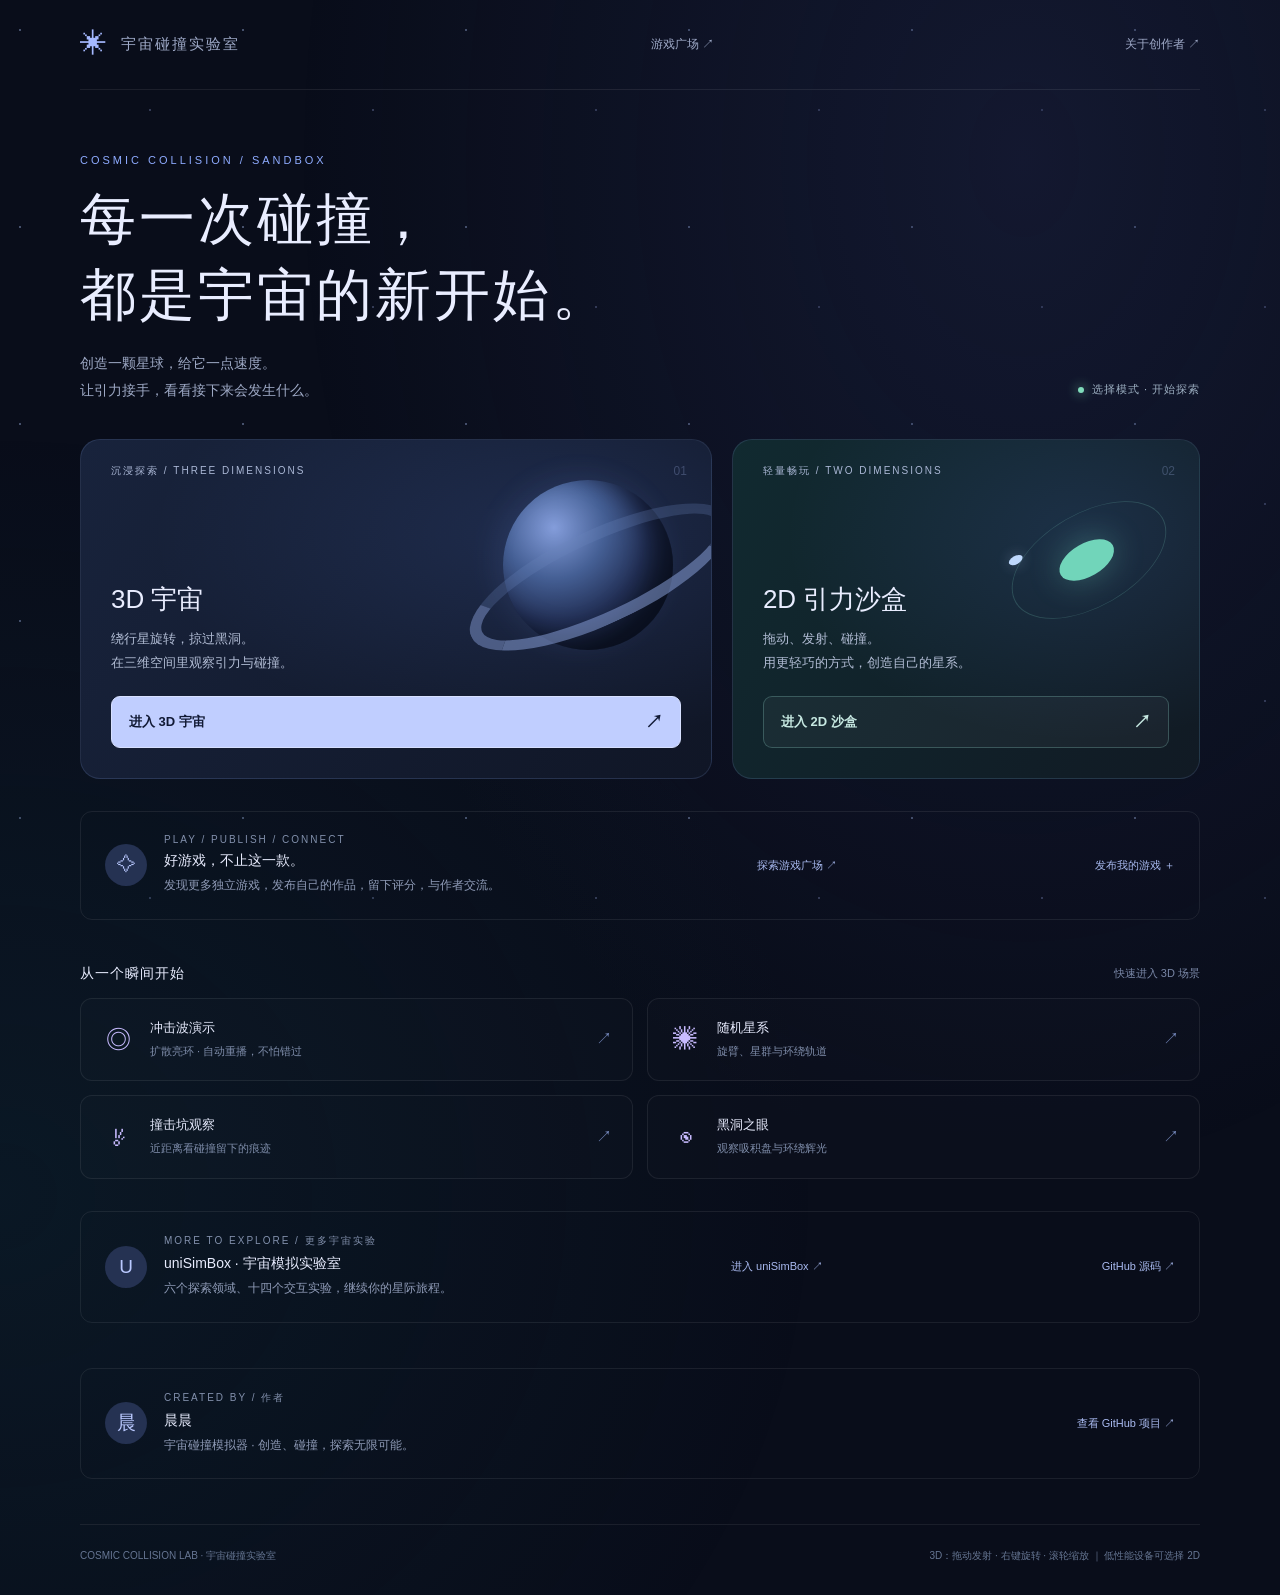
==== index.html @ 44d87aff "feat: link uniSimBox release from homepage and game community" ====
<!DOCTYPE html>
<html lang="zh-CN">
<head>
  <meta charset="UTF-8">
  <meta name="viewport" content="width=device-width, initial-scale=1">
  <meta name="theme-color" content="#090d1a">
  <link rel="icon" href="data:,">
  <meta name="description" content="在宇宙碰撞实验室创造天体、探索引力，观察每一次碰撞留下的痕迹。">
  <title>宇宙碰撞 · 选择你的宇宙</title>
  <style>
    *{box-sizing:border-box}html{background:#090d1a;color:#e9edff;font-family:"Segoe UI","Microsoft YaHei",sans-serif}body{margin:0;min-height:100vh;background:radial-gradient(ellipse at 80% 10%,#28305d55,transparent 50%),radial-gradient(ellipse at 0 75%,#103a4740,transparent 45%)}
    body:before{content:"";position:fixed;inset:0;pointer-events:none;background-image:radial-gradient(1px 1px at 20px 30px,#a4b8e8 80%,transparent),radial-gradient(1px 1px at 150px 110px,#7583ae 80%,transparent);background-size:223px 197px;opacity:.4;z-index:-1}
    a{color:inherit;text-decoration:none}a:focus-visible,summary:focus-visible{outline:3px solid #8eafff;outline-offset:5px}main,header,footer{width:min(1120px,calc(100% - 56px));margin:auto}
    header{height:90px;display:flex;align-items:center;justify-content:space-between;border-bottom:1px solid #ffffff14}.brand{font-size:15px;letter-spacing:2px;display:flex;align-items:center;gap:12px}.brand-mark{font-size:27px;color:#a5b9ff}header>a{font-size:12px;color:#9faac8}header>a:hover{color:white}
    .intro{padding:64px 0 36px;position:relative}.eyebrow{font-size:11px;letter-spacing:3px;color:#8eabff}.intro h1{font-size:clamp(32px,4.5vw,56px);font-weight:500;letter-spacing:3px;margin:16px 0}.intro p{color:#9da8c4;font-size:14px;line-height:1.9;margin:0}.status{display:inline-flex;align-items:center;gap:8px;font-size:11px;letter-spacing:1px;color:#9eb1c3;position:absolute;right:0;bottom:42px}.status:before{content:"";width:6px;height:6px;border-radius:50%;background:#80dcbb;box-shadow:0 0 12px #80dcbb}
    .modes{display:grid;grid-template-columns:1.35fr 1fr;gap:20px}.mode{position:relative;min-height:340px;border:1px solid #7b94d42e;border-radius:20px;overflow:hidden;background:linear-gradient(125deg,#18233c,#101626);padding:30px;display:flex;flex-direction:column;justify-content:flex-end}.mode:before{content:"";position:absolute;inset:0;background:radial-gradient(ellipse at 75% 28%,#628eff24,transparent 60%);pointer-events:none}.mode.secondary{background:linear-gradient(125deg,#112a30,#111a24)}.mode-top{position:absolute;top:24px;left:30px;font-size:10px;letter-spacing:2px;color:#aab7d5}.number{position:absolute;right:24px;top:24px;color:#b4c6ff40;font-size:12px}.mode h2{font-size:26px;font-weight:500;margin:0 0 10px;position:relative}.mode p{font-size:13px;color:#b2bdd5;line-height:1.8;max-width:290px;margin:0 0 22px;position:relative}.cta{display:flex;align-items:center;justify-content:space-between;background:#c0ceff;color:#111a35;border:1px solid #d7e0ff;border-radius:9px;padding:13px 17px;font-size:13px;font-weight:600;position:relative;transition:background .2s}.cta:hover{background:#e0e7ff}.secondary .cta{background:#ffffff0a;color:#c6e8e1;border-color:#94d8ce44}.secondary .cta:hover{background:#a4ded025}.cta span{font-size:18px}
    .planet{position:absolute;right:38px;top:40px;width:170px;height:170px;border-radius:50%;background:radial-gradient(circle at 30% 28%,#9ebaff,#4f6da8 30%,#25335c 55%,#10182a 75%);box-shadow:-8px -5px 30px #87a7ff22,inset -20px -12px 25px #030610aa;opacity:.8}.planet:after{content:"";position:absolute;width:260px;height:70px;left:-45px;top:50px;border:12px solid #809bd944;border-left-color:#a5bfff77;border-bottom-color:#a5bfff88;border-radius:50%;transform:rotate(-25deg)}.orbit{position:absolute;right:25px;top:35px;width:170px;height:170px;border:1px solid #77c9b93a;border-radius:50%;transform:rotate(-30deg) scaleY(.55)}.orbit:before,.orbit:after{content:"";position:absolute;border-radius:50%}.orbit:before{width:60px;height:60px;top:52px;left:52px;background:#71d5ba;box-shadow:0 0 45px #71d5ba55}.orbit:after{width:15px;height:15px;top:10px;left:13px;background:#bed8fd;box-shadow:0 0 18px #bdd8fd55}
    .section-label{display:flex;justify-content:space-between;align-items:center;margin:34px 0 15px}.section-label h2{font-size:14px;font-weight:500;letter-spacing:1px;margin:0}.section-label span{font-size:11px;color:#7987a6}.scenes{display:grid;grid-template-columns:repeat(2,minmax(0,1fr));gap:14px}.scene{padding:20px;border:1px solid #ffffff13;border-radius:12px;background:#ffffff03;display:flex;align-items:center;gap:15px;transition:border-color .2s,background .2s}.scene:hover{border-color:#879de17a;background:#8198ed0b}.scene-icon{font-size:25px;width:34px;text-align:center;color:#c8bbff}.scene h3{font-size:13px;font-weight:500;margin:0 0 6px}.scene p{color:#7e8ca9;font-size:11px;margin:0;line-height:1.6}.scene .arrow{margin-left:auto;color:#7387ba}
    .author{margin:32px 0 45px;padding:22px 24px;border:1px solid #ffffff13;border-radius:12px;display:flex;gap:17px;align-items:center}.avatar{width:42px;height:42px;flex-shrink:0;border-radius:50%;display:grid;place-items:center;color:#bac9ff;background:#253252;font-size:19px}.author h2{font-size:10px;color:#8290ac;letter-spacing:2px;font-weight:400;margin:0 0 6px}.author strong{font-size:14px;font-weight:500}.author p{font-size:12px;color:#8f9bb7;margin:5px 0 0;line-height:1.8}.author a{font-size:11px;margin-left:auto;white-space:nowrap;color:#a9baf0}.author a:hover{color:white}footer{display:flex;justify-content:space-between;border-top:1px solid #ffffff12;padding:22px 0 30px;color:#667693;font-size:10px;line-height:1.8;gap:20px}
    @media(max-width:700px){main,header,footer{width:calc(100% - 32px)}header{height:72px}.brand{font-size:12px}.intro{padding:38px 0 28px}.intro h1{letter-spacing:1px}.status{display:none}.modes{grid-template-columns:1fr;gap:14px}.mode{min-height:310px;padding:24px}.mode-top{left:24px}.planet{right:28px;width:140px;height:140px}.planet:after{width:220px;left:-40px}.scenes{grid-template-columns:1fr}.scene{padding:17px 20px}.author{padding:20px 16px;flex-wrap:wrap}.author a{margin-left:59px}.author p{max-width:240px}footer{flex-direction:column;gap:5px}.section-label span{font-size:10px}}
  </style>
</head>
<body>
  <header><a class="brand" href="index.html"><span class="brand-mark" aria-hidden="true">✳</span> 宇宙碰撞实验室</a><a href="community.html">游戏广场 ↗</a><a href="#author">关于创作者 ↗</a></header>
  <main>
    <section class="intro"><div class="eyebrow">COSMIC COLLISION / SANDBOX</div><h1>每一次碰撞，<br>都是宇宙的新开始。</h1><p>创造一颗星球，给它一点速度。<br>让引力接手，看看接下来会发生什么。</p><div class="status">选择模式 · 开始探索</div></section>
    <section class="modes" aria-label="选择游戏模式">
      <article class="mode"><div class="mode-top">沉浸探索 / THREE DIMENSIONS</div><span class="number">01</span><div class="planet" aria-hidden="true"></div><h2>3D 宇宙</h2><p>绕行星旋转，掠过黑洞。<br>在三维空间里观察引力与碰撞。</p><a class="cta" href="cosmic-collision-3d.html" aria-label="进入 3D 宇宙">进入 3D 宇宙 <span aria-hidden="true">↗</span></a></article>
      <article class="mode secondary"><div class="mode-top">轻量畅玩 / TWO DIMENSIONS</div><span class="number">02</span><div class="orbit" aria-hidden="true"></div><h2>2D 引力沙盒</h2><p>拖动、发射、碰撞。<br>用更轻巧的方式，创造自己的星系。</p><a class="cta" href="cosmic-collision-simulator.html" aria-label="进入 2D 沙盒">进入 2D 沙盒 <span aria-hidden="true">↗</span></a></article>
    </section>
    <section class="author" aria-label="游戏发布平台"><div class="avatar" aria-hidden="true">✧</div><div><h2>PLAY / PUBLISH / CONNECT</h2><strong>好游戏，不止这一款。</strong><p>发现更多独立游戏，发布自己的作品，留下评分，与作者交流。</p></div><a href="community.html">探索游戏广场 ↗</a><a href="publish.html">发布我的游戏 ＋</a></section>
    <div class="section-label"><h2>从一个瞬间开始</h2><span>快速进入 3D 场景</span></div>
    <nav class="scenes" aria-label="快速场景">
      <a class="scene" href="cosmic-collision-3d.html?scene=shockwave&amp;v=3"><span class="scene-icon" aria-hidden="true">◎</span><div><h3>冲击波演示</h3><p>扩散亮环 · 自动重播，不怕错过</p></div><span class="arrow" aria-hidden="true">↗</span></a>
      <a class="scene" href="cosmic-collision-3d.html?scene=galaxy"><span class="scene-icon" aria-hidden="true">✺</span><div><h3>随机星系</h3><p>旋臂、星群与环绕轨道</p></div><span class="arrow" aria-hidden="true">↗</span></a>
      <a class="scene" href="cosmic-collision-3d.html?scene=craters"><span class="scene-icon" aria-hidden="true">☄</span><div><h3>撞击坑观察</h3><p>近距离看碰撞留下的痕迹</p></div><span class="arrow" aria-hidden="true">↗</span></a>
      <a class="scene" href="cosmic-collision-3d.html?scene=bh"><span class="scene-icon" aria-hidden="true">◉</span><div><h3>黑洞之眼</h3><p>观察吸积盘与环绕辉光</p></div><span class="arrow" aria-hidden="true">↗</span></a>
    </nav>
    <section class="author" aria-label="uniSimBox 宇宙模拟实验室"><div class="avatar" aria-hidden="true">U</div><div><h2>MORE TO EXPLORE / 更多宇宙实验</h2><strong>uniSimBox · 宇宙模拟实验室</strong><p>六个探索领域、十四个交互实验，继续你的星际旅程。</p></div><a href="https://linyucandy.github.io/uniSimBox/" target="_blank" rel="noopener noreferrer">进入 uniSimBox ↗</a><a href="https://github.com/linyucandy/uniSimBox" target="_blank" rel="noopener noreferrer">GitHub 源码 ↗</a></section>
    <section class="author" id="author" aria-label="作者信息"><div class="avatar" aria-hidden="true">晨</div><div><h2>CREATED BY / 作者</h2><strong>晨晨</strong><p>宇宙碰撞模拟器 · 创造、碰撞，探索无限可能。</p></div><a href="https://github.com/linyucandy/cosmic-collision-3d" target="_blank" rel="noopener noreferrer">查看 GitHub 项目 ↗</a></section>
  </main>
  <footer><span>COSMIC COLLISION LAB · 宇宙碰撞实验室</span><span>3D：拖动发射 · 右键旋转 · 滚轮缩放 ｜ 低性能设备可选择 2D</span></footer>
</body>
</html>
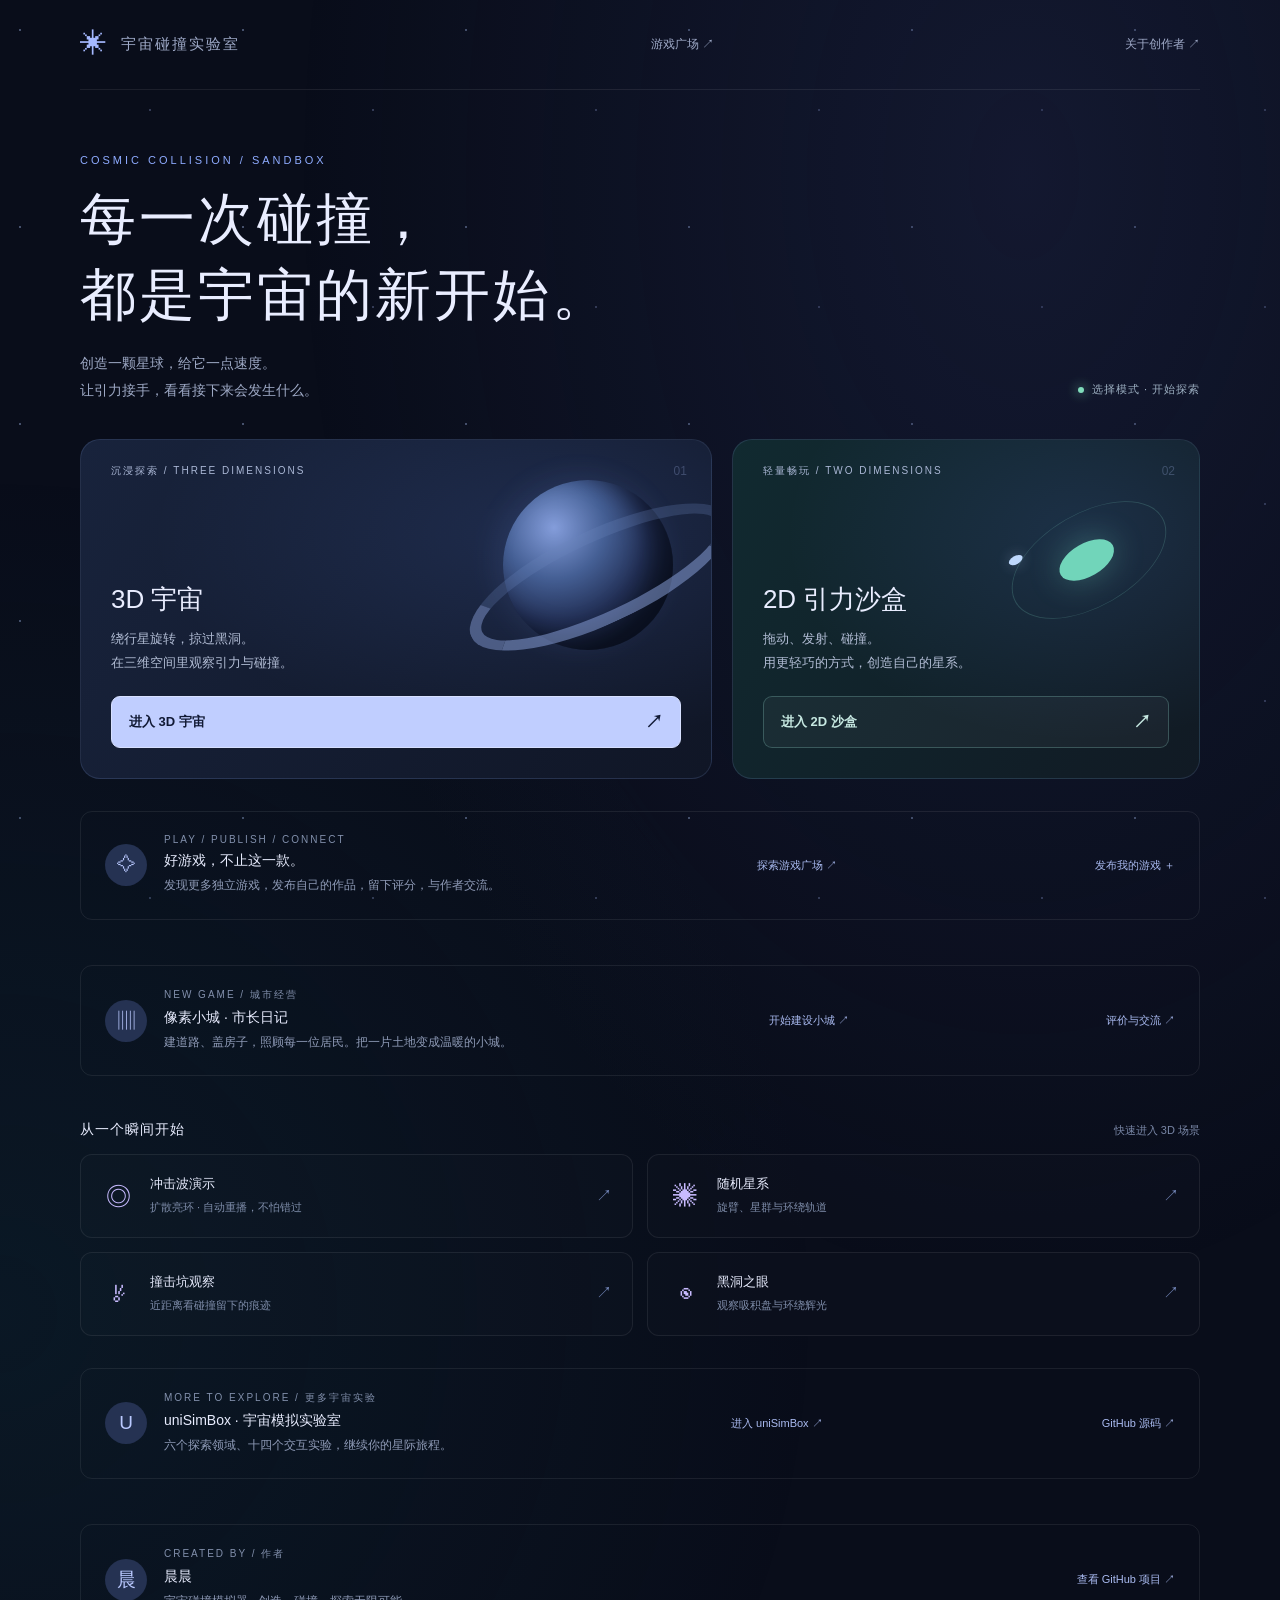
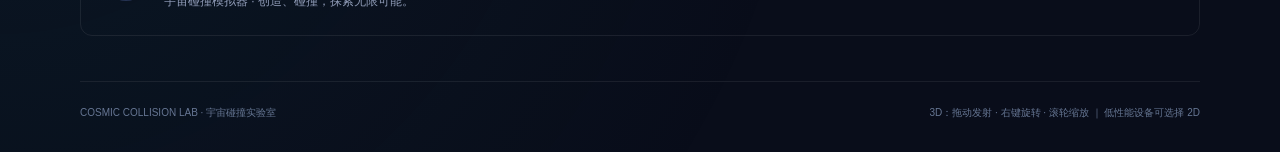
==== commit 0691eda5: "feat: add playable pixel city simulation and community entry" ====
--- a/index.html
+++ b/index.html
@@ -29,6 +29,7 @@
       <article class="mode secondary"><div class="mode-top">轻量畅玩 / TWO DIMENSIONS</div><span class="number">02</span><div class="orbit" aria-hidden="true"></div><h2>2D 引力沙盒</h2><p>拖动、发射、碰撞。<br>用更轻巧的方式，创造自己的星系。</p><a class="cta" href="cosmic-collision-simulator.html" aria-label="进入 2D 沙盒">进入 2D 沙盒 <span aria-hidden="true">↗</span></a></article>
     </section>
     <section class="author" aria-label="游戏发布平台"><div class="avatar" aria-hidden="true">✧</div><div><h2>PLAY / PUBLISH / CONNECT</h2><strong>好游戏，不止这一款。</strong><p>发现更多独立游戏，发布自己的作品，留下评分，与作者交流。</p></div><a href="community.html">探索游戏广场 ↗</a><a href="publish.html">发布我的游戏 ＋</a></section>
+    <section class="author" aria-label="像素小城"><div class="avatar" aria-hidden="true">▥</div><div><h2>NEW GAME / 城市经营</h2><strong>像素小城 · 市长日记</strong><p>建道路、盖房子，照顾每一位居民。把一片土地变成温暖的小城。</p></div><a href="pixel-city.html">开始建设小城 ↗</a><a href="game.html?id=pixel-city">评价与交流 ↗</a></section>
     <div class="section-label"><h2>从一个瞬间开始</h2><span>快速进入 3D 场景</span></div>
     <nav class="scenes" aria-label="快速场景">
       <a class="scene" href="cosmic-collision-3d.html?scene=shockwave&amp;v=3"><span class="scene-icon" aria-hidden="true">◎</span><div><h3>冲击波演示</h3><p>扩散亮环 · 自动重播，不怕错过</p></div><span class="arrow" aria-hidden="true">↗</span></a>
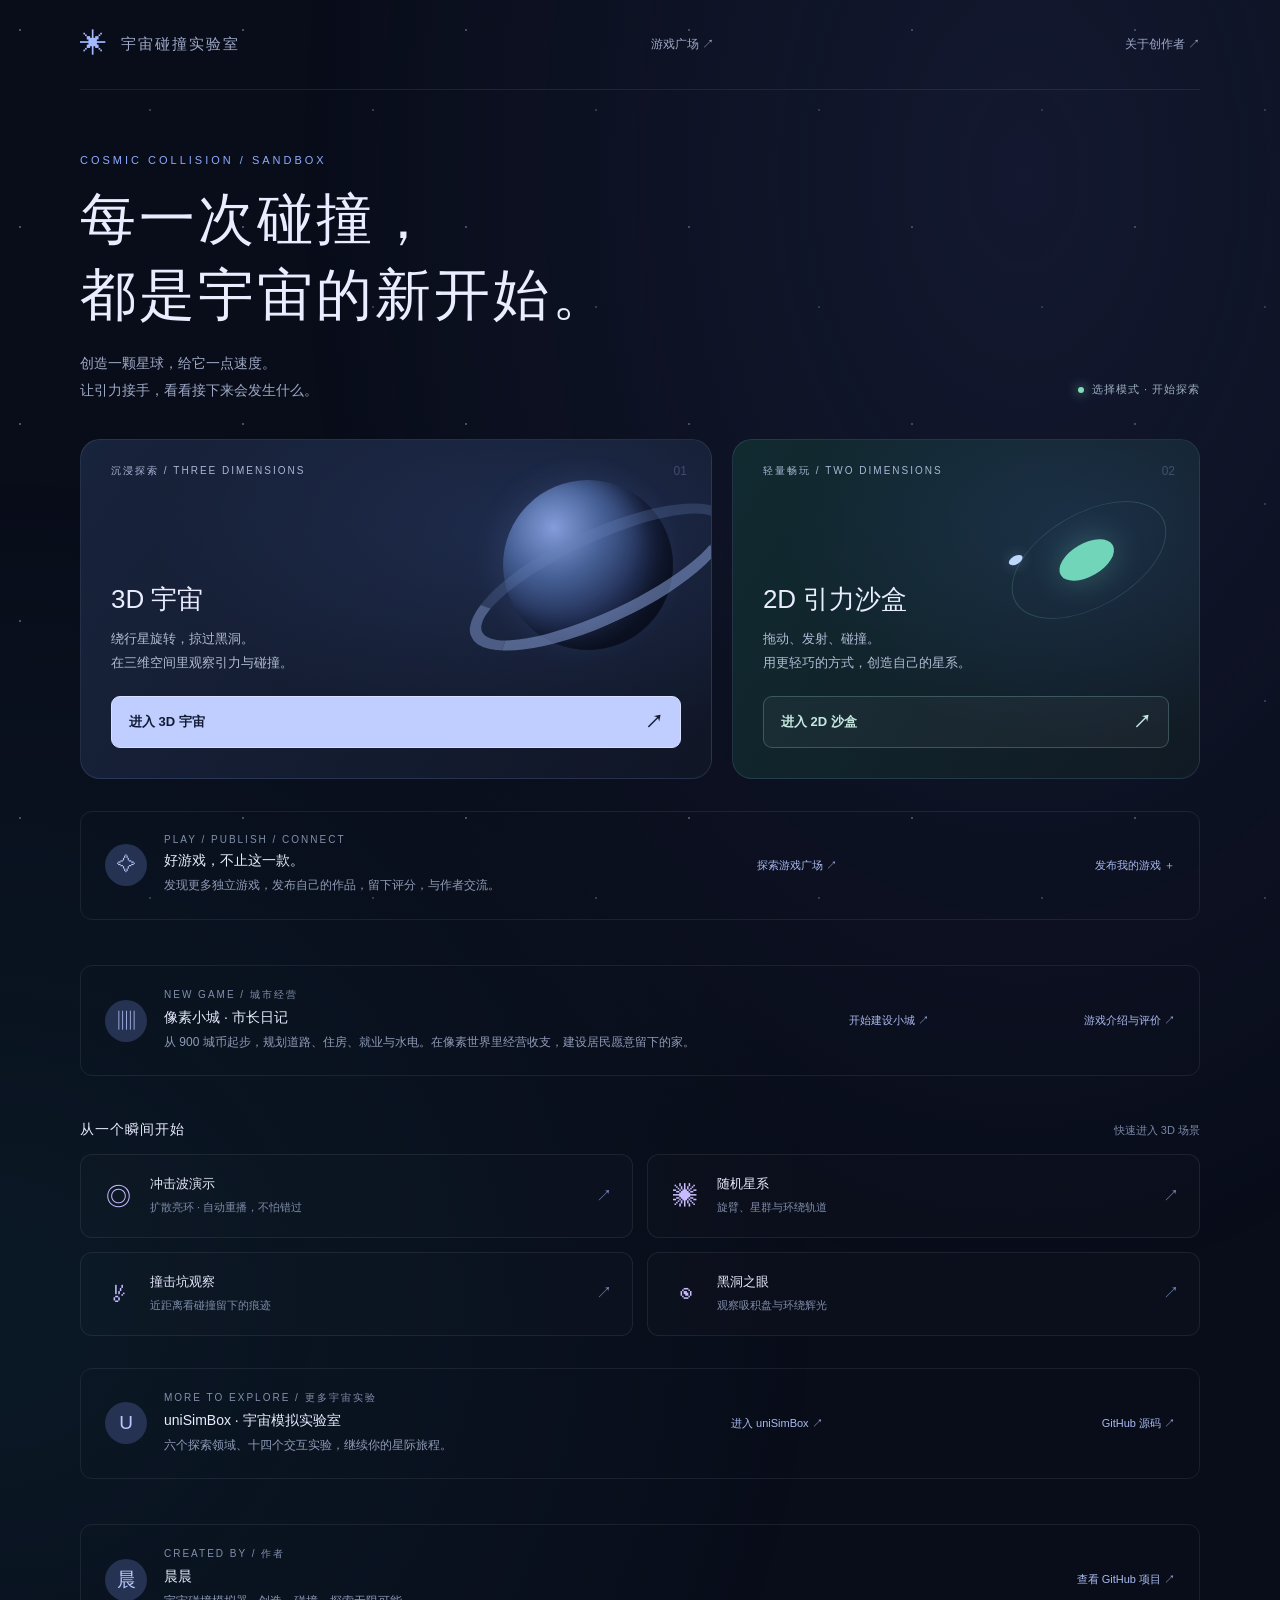
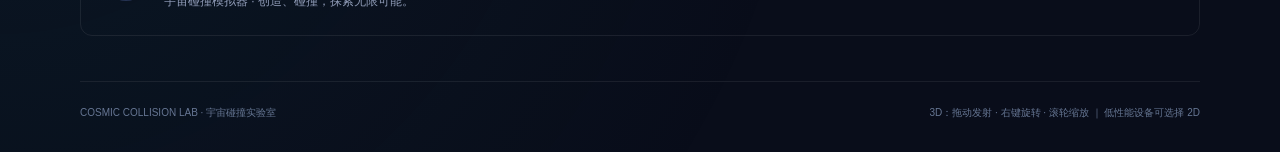
==== commit b22badea: "docs: add pixel city introduction and gameplay guide" ====
--- a/index.html
+++ b/index.html
@@ -29,7 +29,7 @@
       <article class="mode secondary"><div class="mode-top">轻量畅玩 / TWO DIMENSIONS</div><span class="number">02</span><div class="orbit" aria-hidden="true"></div><h2>2D 引力沙盒</h2><p>拖动、发射、碰撞。<br>用更轻巧的方式，创造自己的星系。</p><a class="cta" href="cosmic-collision-simulator.html" aria-label="进入 2D 沙盒">进入 2D 沙盒 <span aria-hidden="true">↗</span></a></article>
     </section>
     <section class="author" aria-label="游戏发布平台"><div class="avatar" aria-hidden="true">✧</div><div><h2>PLAY / PUBLISH / CONNECT</h2><strong>好游戏，不止这一款。</strong><p>发现更多独立游戏，发布自己的作品，留下评分，与作者交流。</p></div><a href="community.html">探索游戏广场 ↗</a><a href="publish.html">发布我的游戏 ＋</a></section>
-    <section class="author" aria-label="像素小城"><div class="avatar" aria-hidden="true">▥</div><div><h2>NEW GAME / 城市经营</h2><strong>像素小城 · 市长日记</strong><p>建道路、盖房子，照顾每一位居民。把一片土地变成温暖的小城。</p></div><a href="pixel-city.html">开始建设小城 ↗</a><a href="game.html?id=pixel-city">评价与交流 ↗</a></section>
+    <section class="author" aria-label="像素小城"><div class="avatar" aria-hidden="true">▥</div><div><h2>NEW GAME / 城市经营</h2><strong>像素小城 · 市长日记</strong><p>从 900 城币起步，规划道路、住房、就业与水电。在像素世界里经营收支，建设居民愿意留下的家。</p></div><a href="pixel-city.html">开始建设小城 ↗</a><a href="game.html?id=pixel-city">游戏介绍与评价 ↗</a></section>
     <div class="section-label"><h2>从一个瞬间开始</h2><span>快速进入 3D 场景</span></div>
     <nav class="scenes" aria-label="快速场景">
       <a class="scene" href="cosmic-collision-3d.html?scene=shockwave&amp;v=3"><span class="scene-icon" aria-hidden="true">◎</span><div><h3>冲击波演示</h3><p>扩散亮环 · 自动重播，不怕错过</p></div><span class="arrow" aria-hidden="true">↗</span></a>
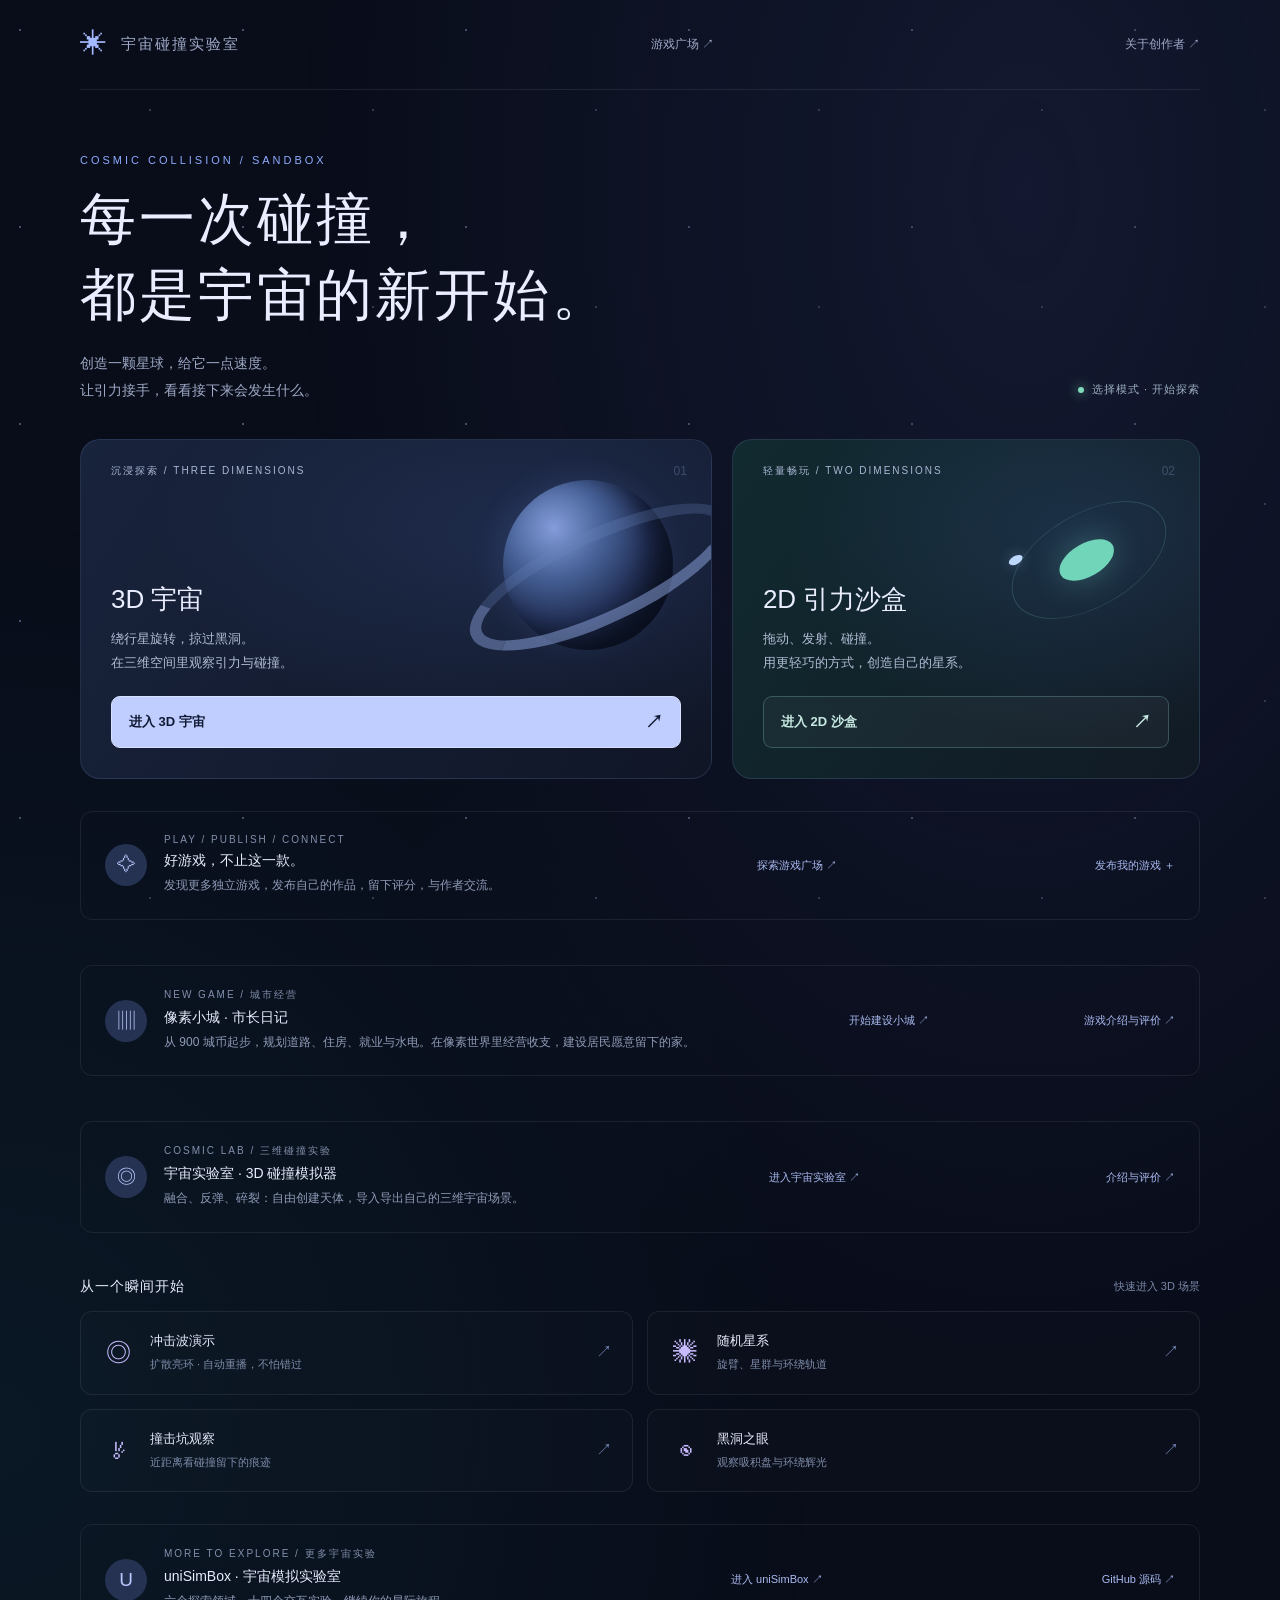
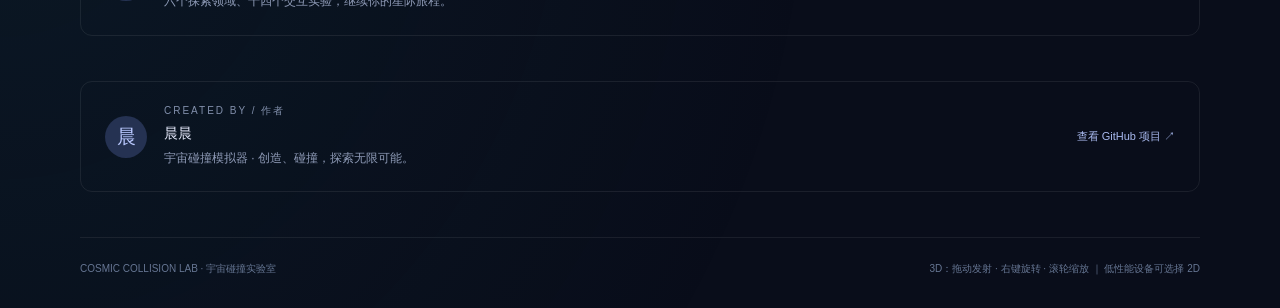
==== commit acddb606: "fix: validate and publish standalone 3D cosmic laboratory" ====
--- a/index.html
+++ b/index.html
@@ -30,6 +30,7 @@
     </section>
     <section class="author" aria-label="游戏发布平台"><div class="avatar" aria-hidden="true">✧</div><div><h2>PLAY / PUBLISH / CONNECT</h2><strong>好游戏，不止这一款。</strong><p>发现更多独立游戏，发布自己的作品，留下评分，与作者交流。</p></div><a href="community.html">探索游戏广场 ↗</a><a href="publish.html">发布我的游戏 ＋</a></section>
     <section class="author" aria-label="像素小城"><div class="avatar" aria-hidden="true">▥</div><div><h2>NEW GAME / 城市经营</h2><strong>像素小城 · 市长日记</strong><p>从 900 城币起步，规划道路、住房、就业与水电。在像素世界里经营收支，建设居民愿意留下的家。</p></div><a href="pixel-city.html">开始建设小城 ↗</a><a href="game.html?id=pixel-city">游戏介绍与评价 ↗</a></section>
+    <section class="author" aria-label="宇宙实验室 3D 碰撞模拟器"><div class="avatar" aria-hidden="true">◎</div><div><h2>COSMIC LAB / 三维碰撞实验</h2><strong>宇宙实验室 · 3D 碰撞模拟器</strong><p>融合、反弹、碎裂：自由创建天体，导入导出自己的三维宇宙场景。</p></div><a href="宇宙实验室_3D碰撞模拟器.html">进入宇宙实验室 ↗</a><a href="game.html?id=cosmic-lab">介绍与评价 ↗</a></section>
     <div class="section-label"><h2>从一个瞬间开始</h2><span>快速进入 3D 场景</span></div>
     <nav class="scenes" aria-label="快速场景">
       <a class="scene" href="cosmic-collision-3d.html?scene=shockwave&amp;v=3"><span class="scene-icon" aria-hidden="true">◎</span><div><h3>冲击波演示</h3><p>扩散亮环 · 自动重播，不怕错过</p></div><span class="arrow" aria-hidden="true">↗</span></a>
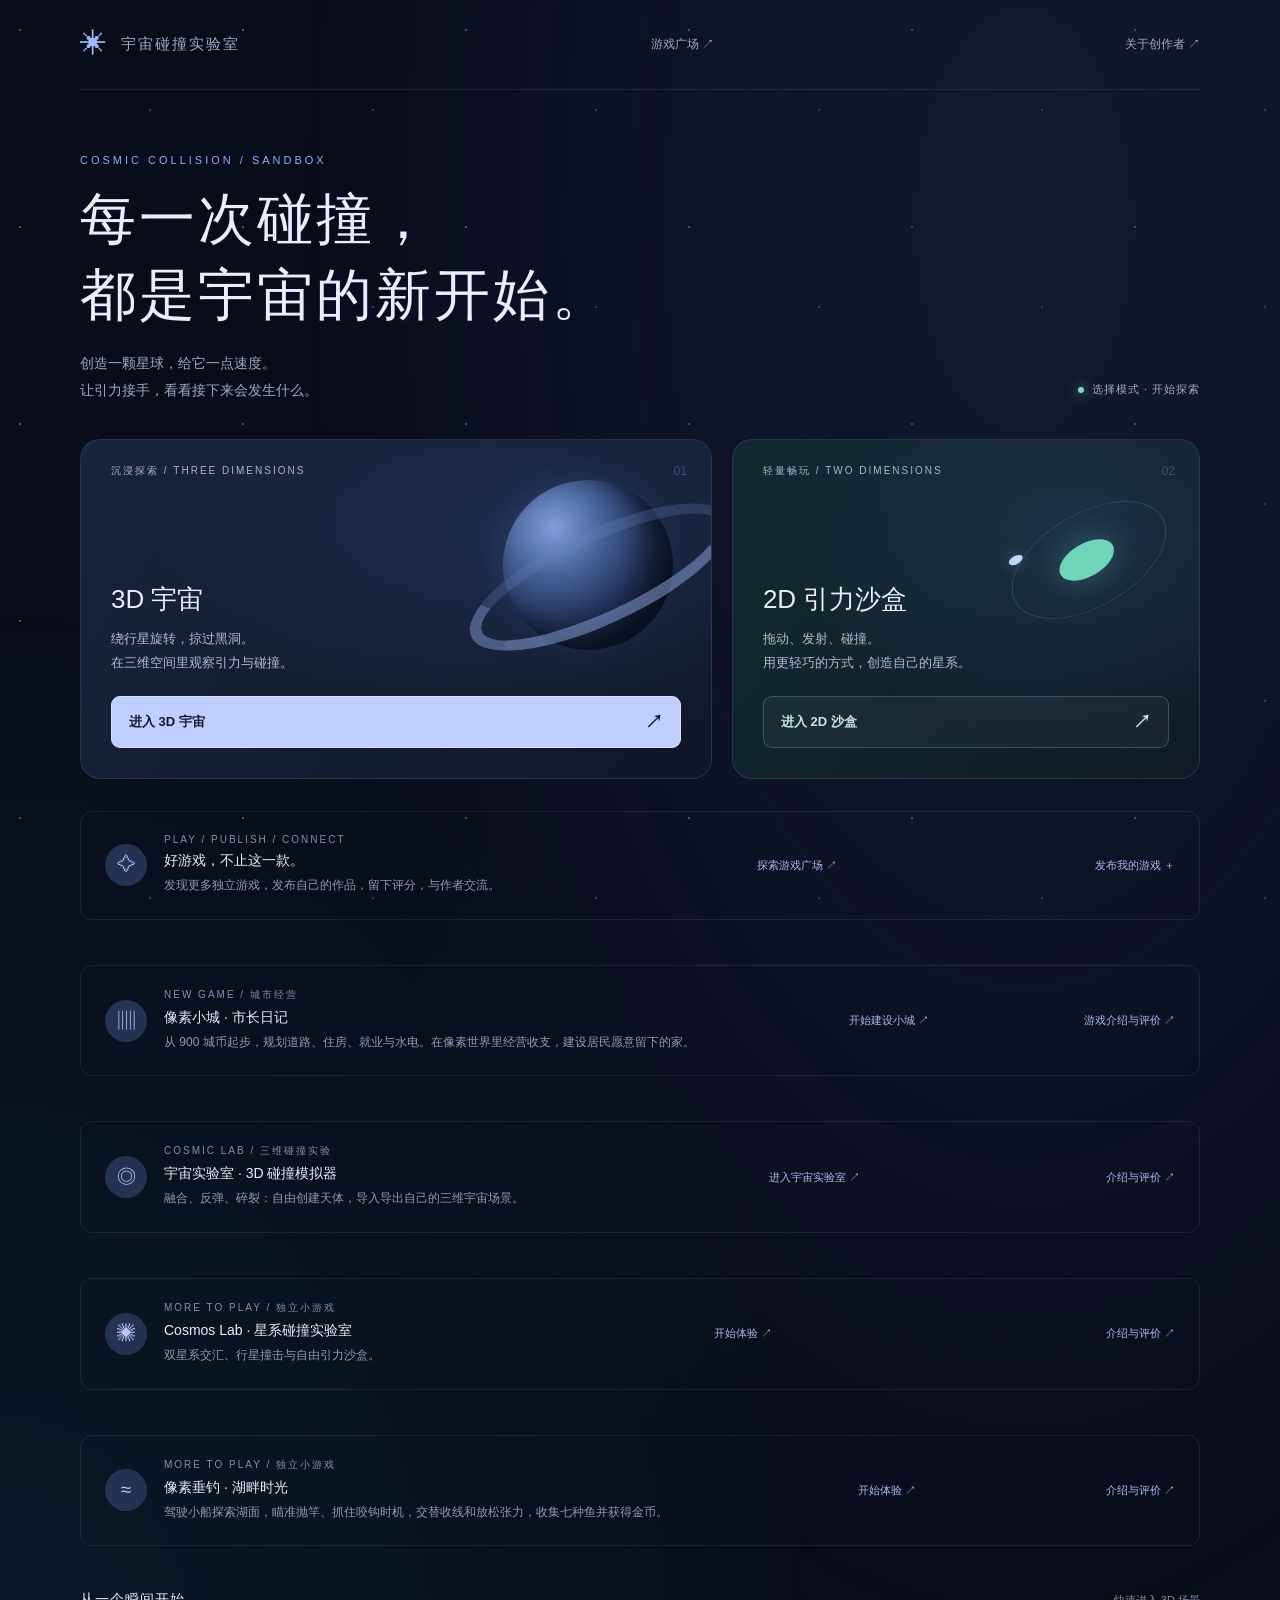
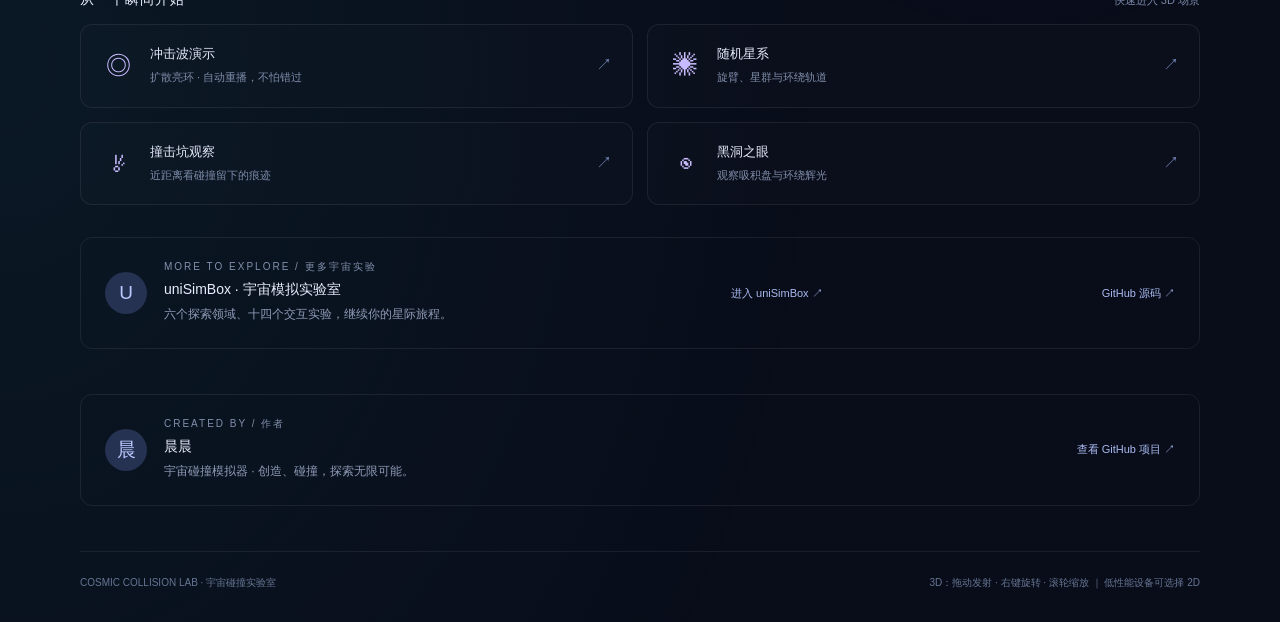
==== commit 34809c38: "perf: optimize cosmos simulation and fishing input for desktop and mobile" ====
--- a/index.html
+++ b/index.html
@@ -31,6 +31,8 @@
     <section class="author" aria-label="游戏发布平台"><div class="avatar" aria-hidden="true">✧</div><div><h2>PLAY / PUBLISH / CONNECT</h2><strong>好游戏，不止这一款。</strong><p>发现更多独立游戏，发布自己的作品，留下评分，与作者交流。</p></div><a href="community.html">探索游戏广场 ↗</a><a href="publish.html">发布我的游戏 ＋</a></section>
     <section class="author" aria-label="像素小城"><div class="avatar" aria-hidden="true">▥</div><div><h2>NEW GAME / 城市经营</h2><strong>像素小城 · 市长日记</strong><p>从 900 城币起步，规划道路、住房、就业与水电。在像素世界里经营收支，建设居民愿意留下的家。</p></div><a href="pixel-city.html">开始建设小城 ↗</a><a href="game.html?id=pixel-city">游戏介绍与评价 ↗</a></section>
     <section class="author" aria-label="宇宙实验室 3D 碰撞模拟器"><div class="avatar" aria-hidden="true">◎</div><div><h2>COSMIC LAB / 三维碰撞实验</h2><strong>宇宙实验室 · 3D 碰撞模拟器</strong><p>融合、反弹、碎裂：自由创建天体，导入导出自己的三维宇宙场景。</p></div><a href="宇宙实验室_3D碰撞模拟器.html">进入宇宙实验室 ↗</a><a href="game.html?id=cosmic-lab">介绍与评价 ↗</a></section>
+<section class="author" aria-label="Cosmos Lab · 星系碰撞实验室"><div class="avatar" aria-hidden="true">✺</div><div><h2>MORE TO PLAY / 独立小游戏</h2><strong>Cosmos Lab · 星系碰撞实验室</strong><p>双星系交汇、行星撞击与自由引力沙盒。</p></div><a href="cosmos_collision_lab.html">开始体验 ↗</a><a href="game.html?id=cosmos-collision">介绍与评价 ↗</a></section>
+<section class="author" aria-label="像素垂钓 · 湖畔时光"><div class="avatar" aria-hidden="true">≈</div><div><h2>MORE TO PLAY / 独立小游戏</h2><strong>像素垂钓 · 湖畔时光</strong><p>驾驶小船探索湖面，瞄准抛竿、抓住咬钩时机，交替收线和放松张力，收集七种鱼并获得金币。</p></div><a href="pickFish.html">开始体验 ↗</a><a href="game.html?id=pixel-fishing">介绍与评价 ↗</a></section>
     <div class="section-label"><h2>从一个瞬间开始</h2><span>快速进入 3D 场景</span></div>
     <nav class="scenes" aria-label="快速场景">
       <a class="scene" href="cosmic-collision-3d.html?scene=shockwave&amp;v=3"><span class="scene-icon" aria-hidden="true">◎</span><div><h3>冲击波演示</h3><p>扩散亮环 · 自动重播，不怕错过</p></div><span class="arrow" aria-hidden="true">↗</span></a>
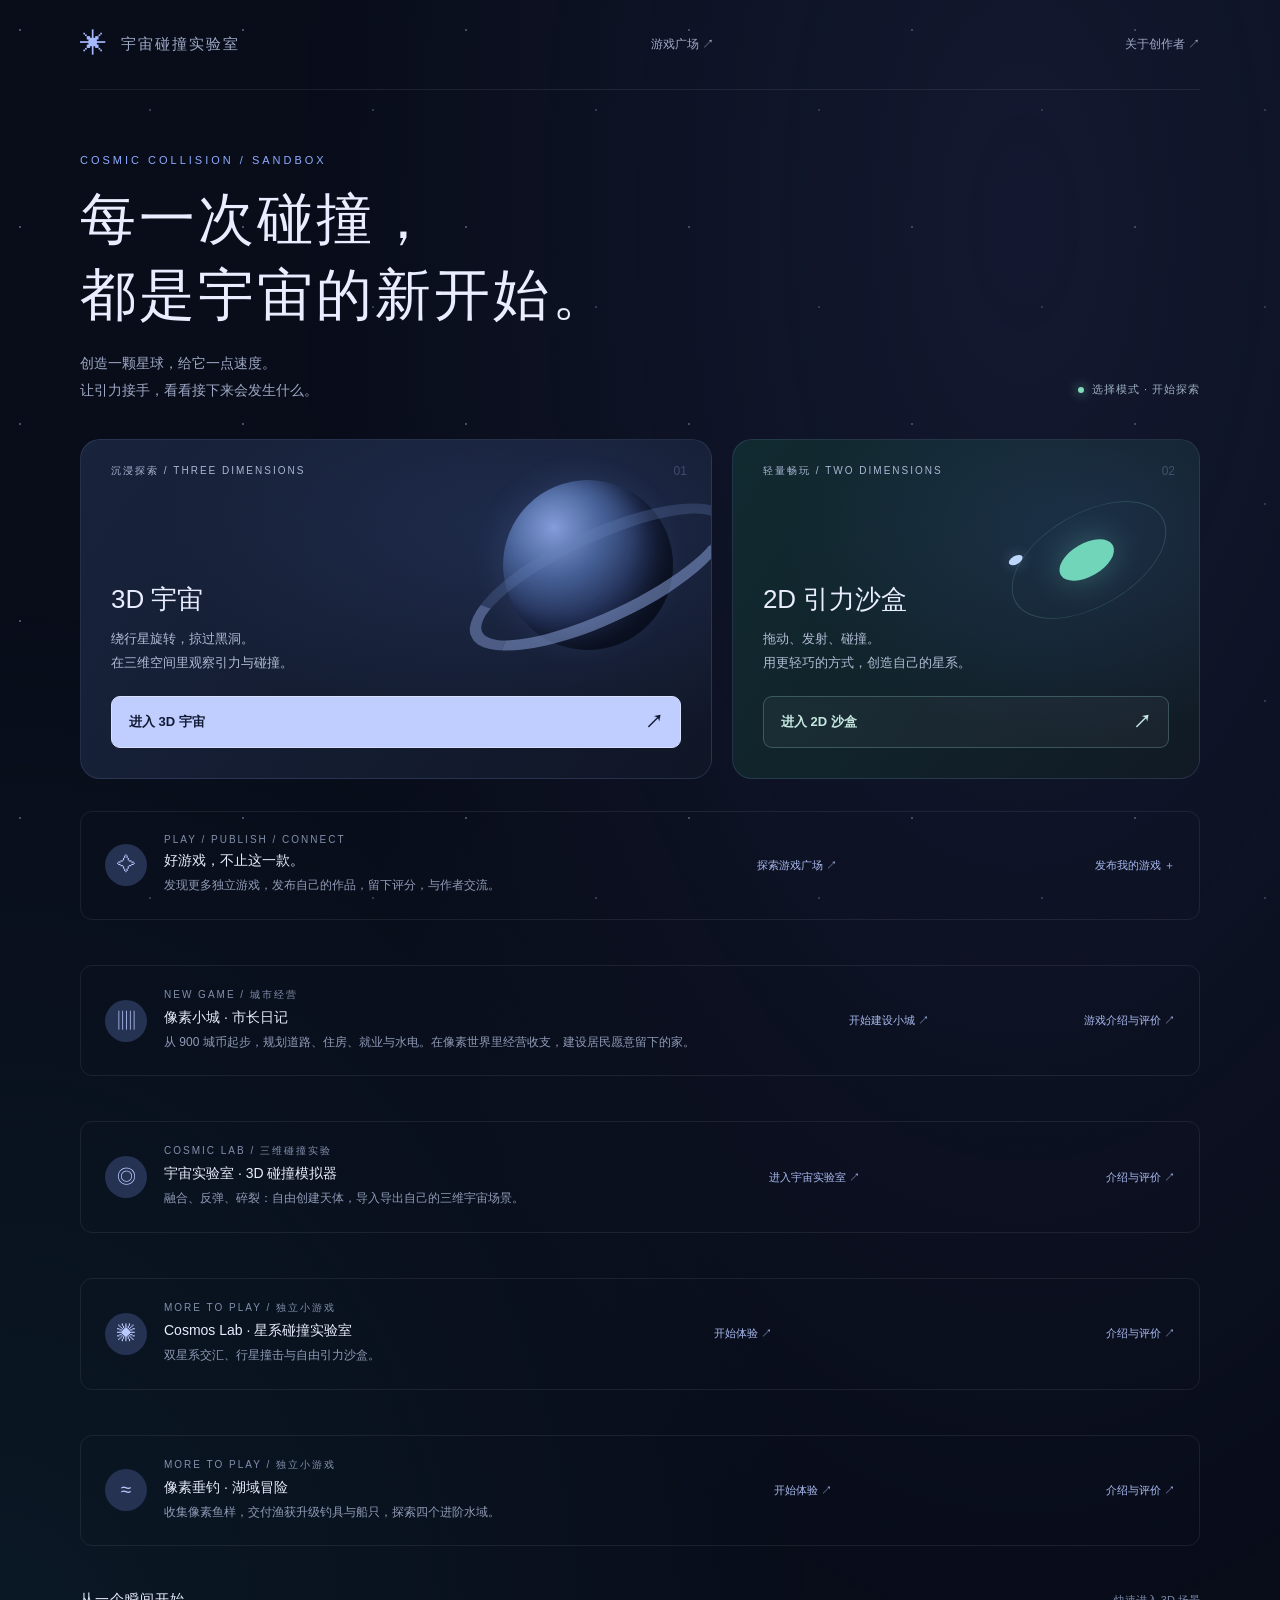
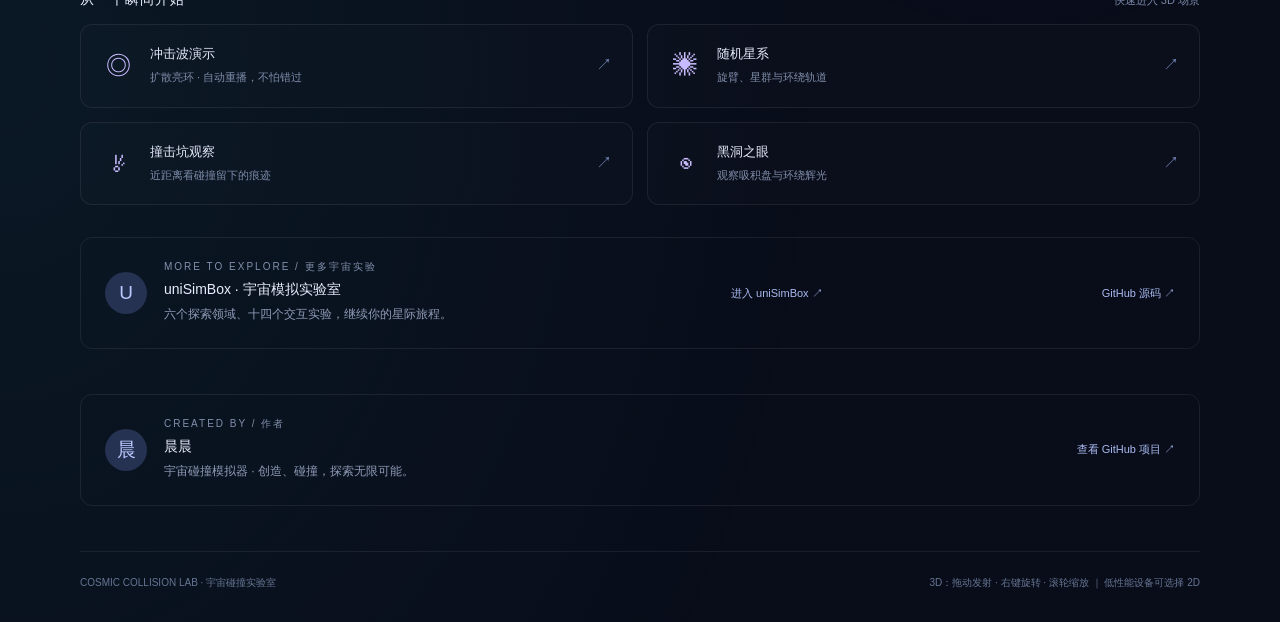
==== commit 2b576ff2: "feat: add fishing collection, equipment upgrades and water progression" ====
--- a/index.html
+++ b/index.html
@@ -32,7 +32,7 @@
     <section class="author" aria-label="像素小城"><div class="avatar" aria-hidden="true">▥</div><div><h2>NEW GAME / 城市经营</h2><strong>像素小城 · 市长日记</strong><p>从 900 城币起步，规划道路、住房、就业与水电。在像素世界里经营收支，建设居民愿意留下的家。</p></div><a href="pixel-city.html">开始建设小城 ↗</a><a href="game.html?id=pixel-city">游戏介绍与评价 ↗</a></section>
     <section class="author" aria-label="宇宙实验室 3D 碰撞模拟器"><div class="avatar" aria-hidden="true">◎</div><div><h2>COSMIC LAB / 三维碰撞实验</h2><strong>宇宙实验室 · 3D 碰撞模拟器</strong><p>融合、反弹、碎裂：自由创建天体，导入导出自己的三维宇宙场景。</p></div><a href="宇宙实验室_3D碰撞模拟器.html">进入宇宙实验室 ↗</a><a href="game.html?id=cosmic-lab">介绍与评价 ↗</a></section>
 <section class="author" aria-label="Cosmos Lab · 星系碰撞实验室"><div class="avatar" aria-hidden="true">✺</div><div><h2>MORE TO PLAY / 独立小游戏</h2><strong>Cosmos Lab · 星系碰撞实验室</strong><p>双星系交汇、行星撞击与自由引力沙盒。</p></div><a href="cosmos_collision_lab.html">开始体验 ↗</a><a href="game.html?id=cosmos-collision">介绍与评价 ↗</a></section>
-<section class="author" aria-label="像素垂钓 · 湖畔时光"><div class="avatar" aria-hidden="true">≈</div><div><h2>MORE TO PLAY / 独立小游戏</h2><strong>像素垂钓 · 湖畔时光</strong><p>驾驶小船探索湖面，瞄准抛竿、抓住咬钩时机，交替收线和放松张力，收集七种鱼并获得金币。</p></div><a href="pickFish.html">开始体验 ↗</a><a href="game.html?id=pixel-fishing">介绍与评价 ↗</a></section>
+<section class="author" aria-label="像素垂钓 · 湖域冒险"><div class="avatar" aria-hidden="true">≈</div><div><h2>MORE TO PLAY / 独立小游戏</h2><strong>像素垂钓 · 湖域冒险</strong><p>收集像素鱼样，交付渔获升级钓具与船只，探索四个进阶水域。</p></div><a href="pickFish.html">开始体验 ↗</a><a href="game.html?id=pixel-fishing">介绍与评价 ↗</a></section>
     <div class="section-label"><h2>从一个瞬间开始</h2><span>快速进入 3D 场景</span></div>
     <nav class="scenes" aria-label="快速场景">
       <a class="scene" href="cosmic-collision-3d.html?scene=shockwave&amp;v=3"><span class="scene-icon" aria-hidden="true">◎</span><div><h3>冲击波演示</h3><p>扩散亮环 · 自动重播，不怕错过</p></div><span class="arrow" aria-hidden="true">↗</span></a>
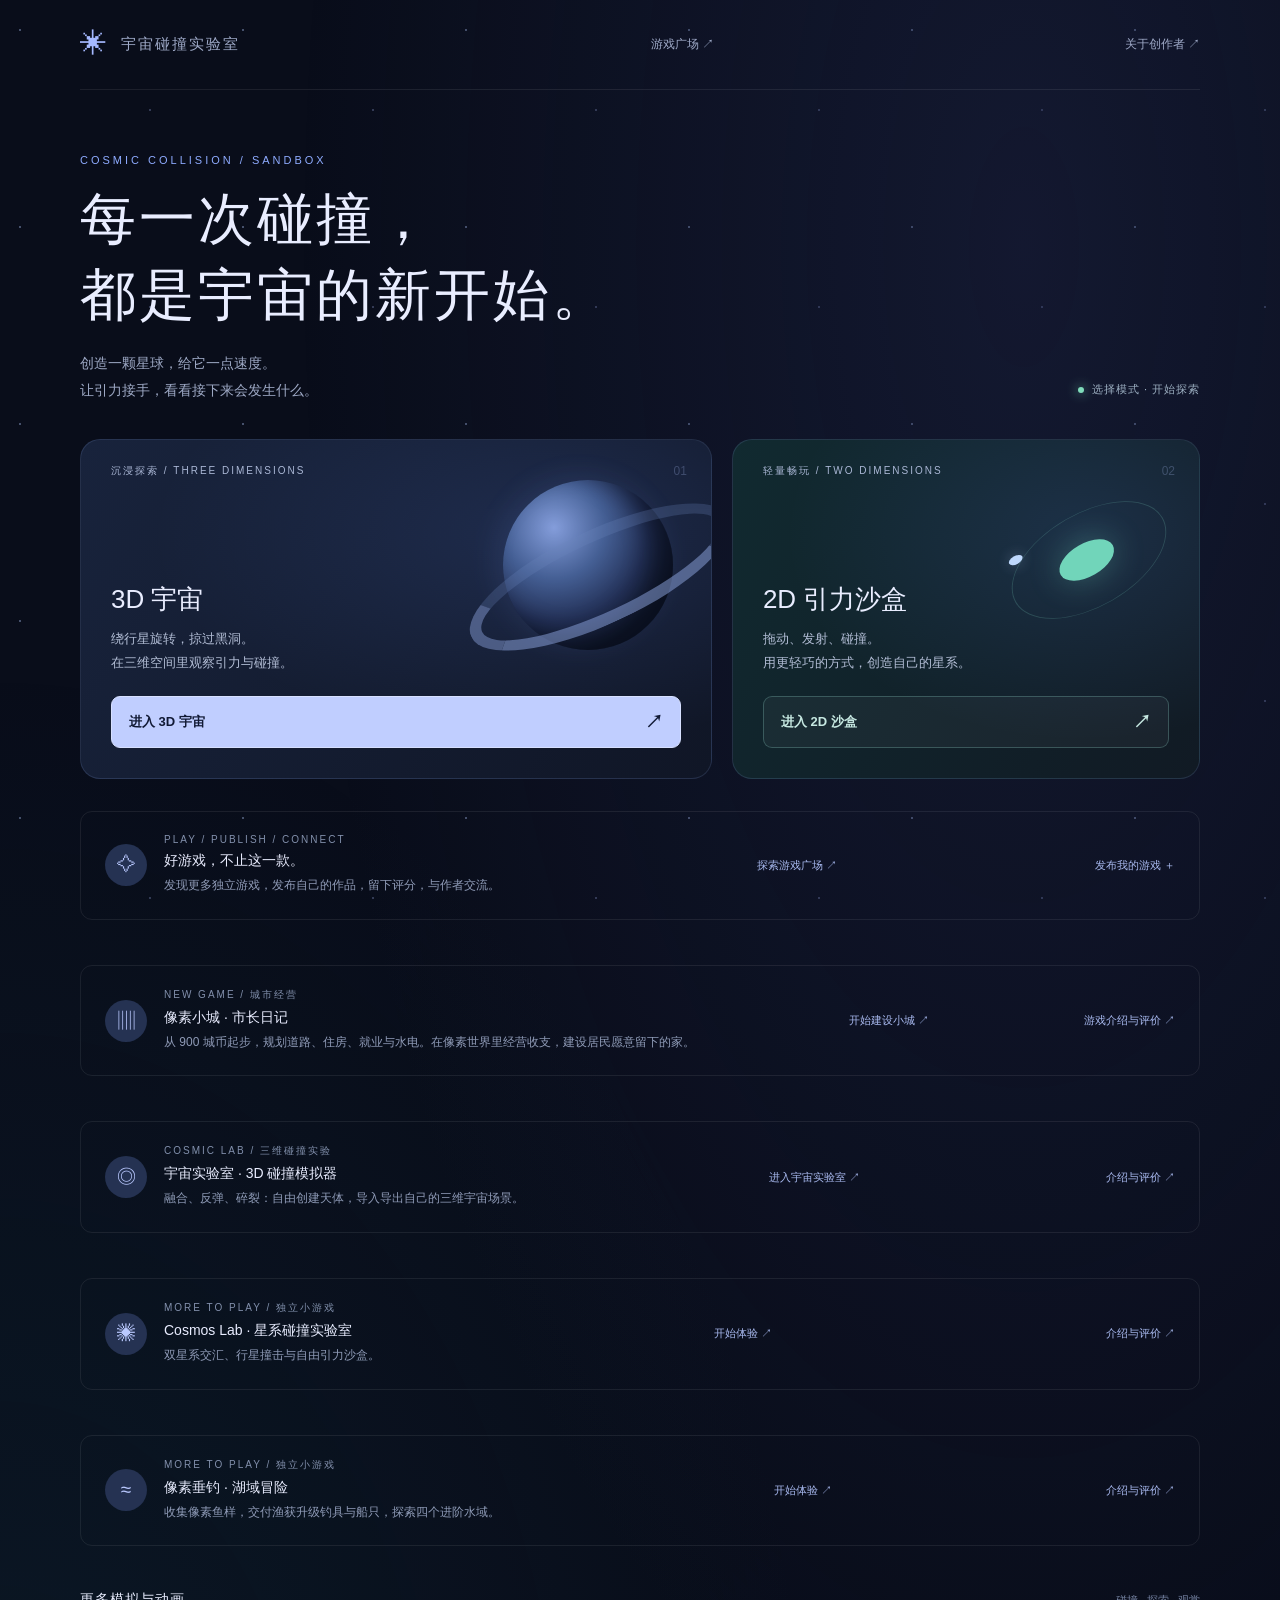
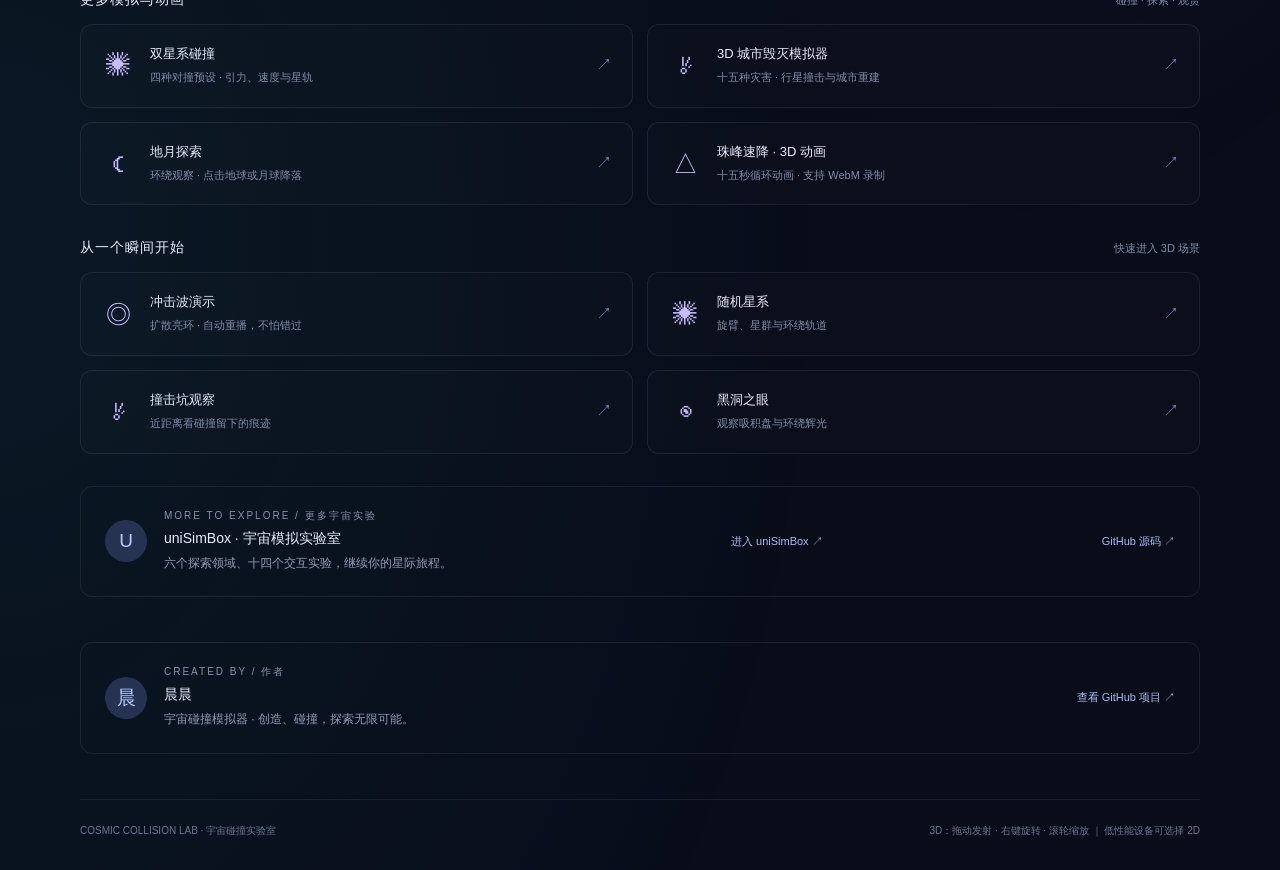
==== commit 7b7a4aae: "Integrate and verify four simulation experiences" ====
--- a/index.html
+++ b/index.html
@@ -33,6 +33,13 @@
     <section class="author" aria-label="宇宙实验室 3D 碰撞模拟器"><div class="avatar" aria-hidden="true">◎</div><div><h2>COSMIC LAB / 三维碰撞实验</h2><strong>宇宙实验室 · 3D 碰撞模拟器</strong><p>融合、反弹、碎裂：自由创建天体，导入导出自己的三维宇宙场景。</p></div><a href="宇宙实验室_3D碰撞模拟器.html">进入宇宙实验室 ↗</a><a href="game.html?id=cosmic-lab">介绍与评价 ↗</a></section>
 <section class="author" aria-label="Cosmos Lab · 星系碰撞实验室"><div class="avatar" aria-hidden="true">✺</div><div><h2>MORE TO PLAY / 独立小游戏</h2><strong>Cosmos Lab · 星系碰撞实验室</strong><p>双星系交汇、行星撞击与自由引力沙盒。</p></div><a href="cosmos_collision_lab.html">开始体验 ↗</a><a href="game.html?id=cosmos-collision">介绍与评价 ↗</a></section>
 <section class="author" aria-label="像素垂钓 · 湖域冒险"><div class="avatar" aria-hidden="true">≈</div><div><h2>MORE TO PLAY / 独立小游戏</h2><strong>像素垂钓 · 湖域冒险</strong><p>收集像素鱼样，交付渔获升级钓具与船只，探索四个进阶水域。</p></div><a href="pickFish.html">开始体验 ↗</a><a href="game.html?id=pixel-fishing">介绍与评价 ↗</a></section>
+    <div class="section-label"><h2>更多模拟与动画</h2><span>碰撞 · 探索 · 观赏</span></div>
+    <nav class="scenes" aria-label="新增体验">
+      <a class="scene" href="cosmic-collision.html"><span class="scene-icon" aria-hidden="true">✺</span><div><h3>双星系碰撞</h3><p>四种对撞预设 · 引力、速度与星轨</p></div><span class="arrow" aria-hidden="true">↗</span></a>
+      <a class="scene" href="deepseek_html_20261018_27ab85.html"><span class="scene-icon" aria-hidden="true">☄</span><div><h3>3D 城市毁灭模拟器</h3><p>十五种灾害 · 行星撞击与城市重建</p></div><span class="arrow" aria-hidden="true">↗</span></a>
+      <a class="scene" href="deepseek_html-Earth-MoonSim_20261018_454973.html"><span class="scene-icon" aria-hidden="true">☾</span><div><h3>地月探索</h3><p>环绕观察 · 点击地球或月球降落</p></div><span class="arrow" aria-hidden="true">↗</span></a>
+      <a class="scene" href="deepseek_html-everest-ski-3d_20261017_3b3830.html"><span class="scene-icon" aria-hidden="true">△</span><div><h3>珠峰速降 · 3D 动画</h3><p>十五秒循环动画 · 支持 WebM 录制</p></div><span class="arrow" aria-hidden="true">↗</span></a>
+    </nav>
     <div class="section-label"><h2>从一个瞬间开始</h2><span>快速进入 3D 场景</span></div>
     <nav class="scenes" aria-label="快速场景">
       <a class="scene" href="cosmic-collision-3d.html?scene=shockwave&amp;v=3"><span class="scene-icon" aria-hidden="true">◎</span><div><h3>冲击波演示</h3><p>扩散亮环 · 自动重播，不怕错过</p></div><span class="arrow" aria-hidden="true">↗</span></a>
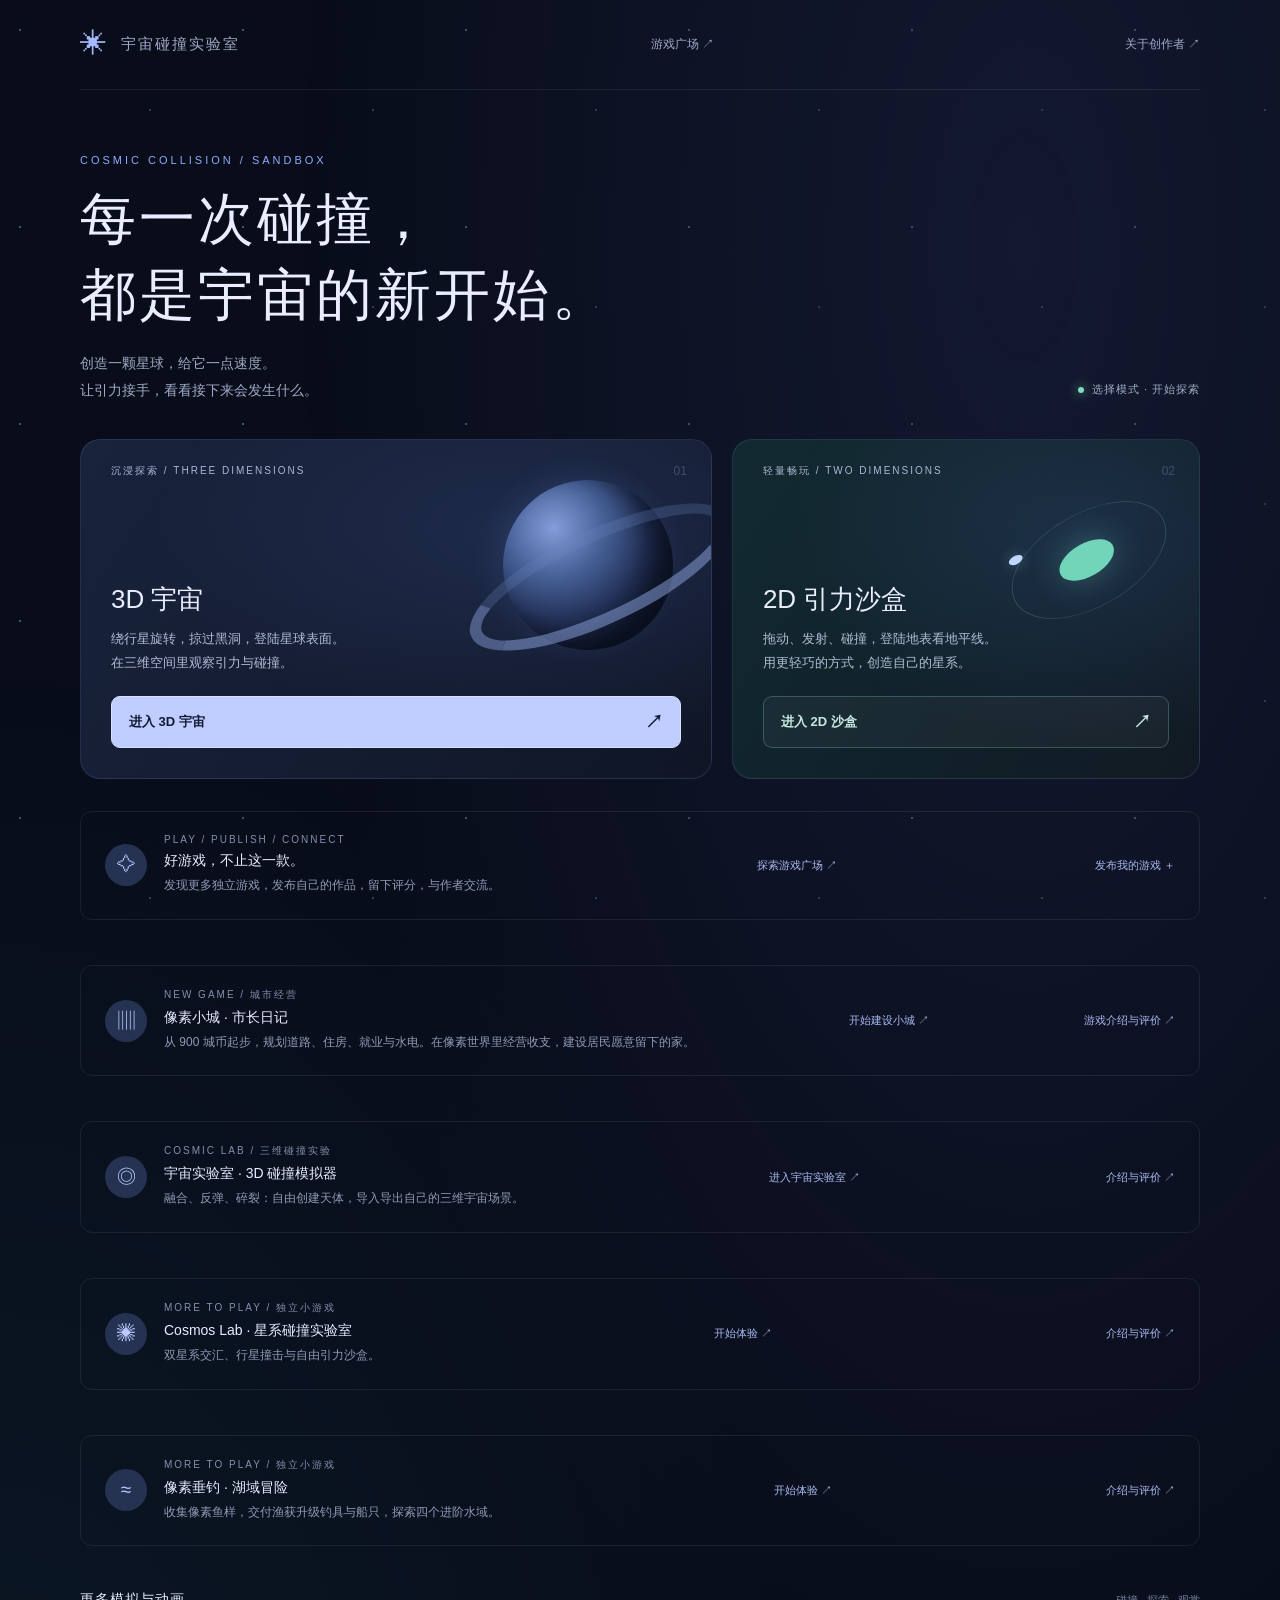
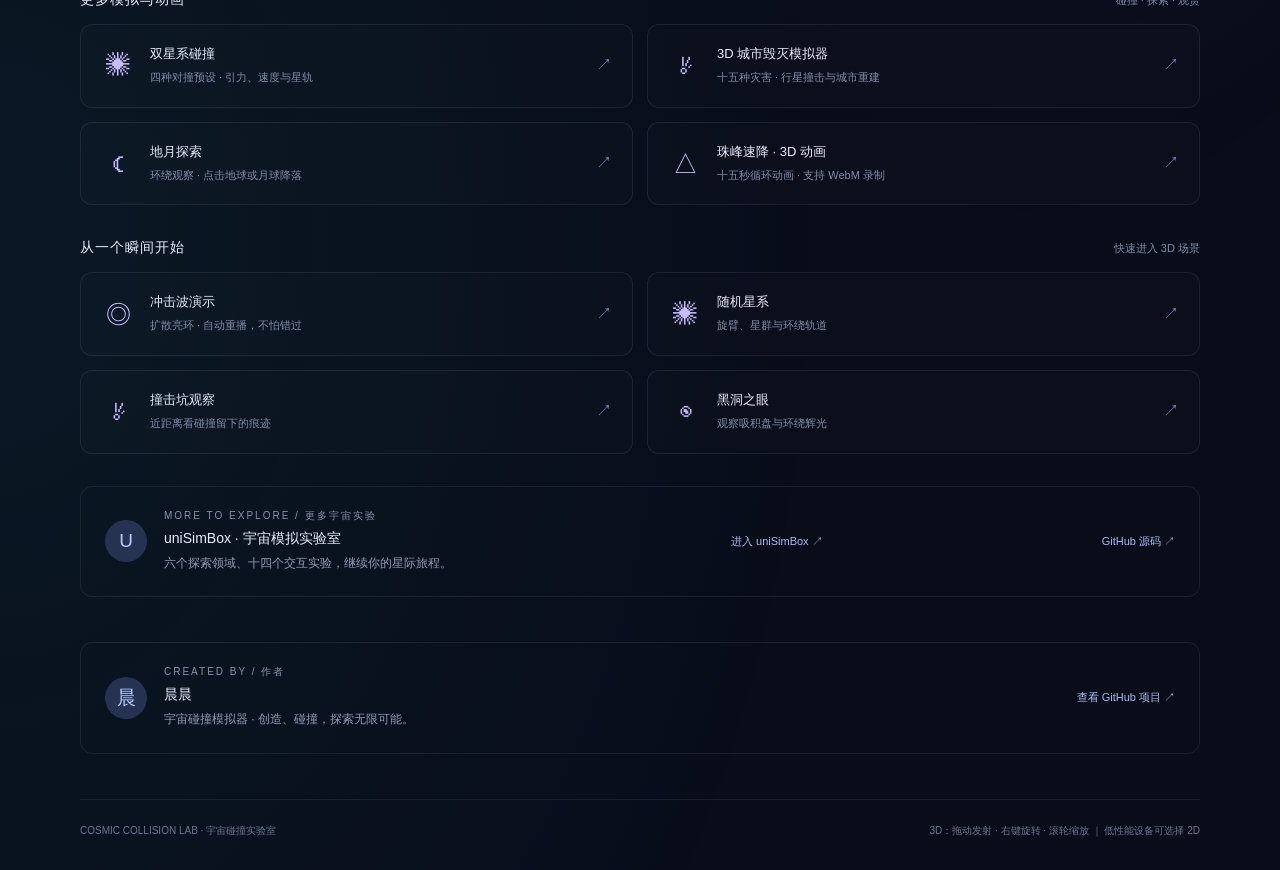
==== commit cfa4bd60: "Add surface landing and bound 2D galaxy disks" ====
--- a/index.html
+++ b/index.html
@@ -25,8 +25,8 @@
   <main>
     <section class="intro"><div class="eyebrow">COSMIC COLLISION / SANDBOX</div><h1>每一次碰撞，<br>都是宇宙的新开始。</h1><p>创造一颗星球，给它一点速度。<br>让引力接手，看看接下来会发生什么。</p><div class="status">选择模式 · 开始探索</div></section>
     <section class="modes" aria-label="选择游戏模式">
-      <article class="mode"><div class="mode-top">沉浸探索 / THREE DIMENSIONS</div><span class="number">01</span><div class="planet" aria-hidden="true"></div><h2>3D 宇宙</h2><p>绕行星旋转，掠过黑洞。<br>在三维空间里观察引力与碰撞。</p><a class="cta" href="cosmic-collision-3d.html" aria-label="进入 3D 宇宙">进入 3D 宇宙 <span aria-hidden="true">↗</span></a></article>
-      <article class="mode secondary"><div class="mode-top">轻量畅玩 / TWO DIMENSIONS</div><span class="number">02</span><div class="orbit" aria-hidden="true"></div><h2>2D 引力沙盒</h2><p>拖动、发射、碰撞。<br>用更轻巧的方式，创造自己的星系。</p><a class="cta" href="cosmic-collision-simulator.html" aria-label="进入 2D 沙盒">进入 2D 沙盒 <span aria-hidden="true">↗</span></a></article>
+      <article class="mode"><div class="mode-top">沉浸探索 / THREE DIMENSIONS</div><span class="number">01</span><div class="planet" aria-hidden="true"></div><h2>3D 宇宙</h2><p>绕行星旋转，掠过黑洞，登陆星球表面。<br>在三维空间里观察引力与碰撞。</p><a class="cta" href="cosmic-collision-3d.html" aria-label="进入 3D 宇宙">进入 3D 宇宙 <span aria-hidden="true">↗</span></a></article>
+      <article class="mode secondary"><div class="mode-top">轻量畅玩 / TWO DIMENSIONS</div><span class="number">02</span><div class="orbit" aria-hidden="true"></div><h2>2D 引力沙盒</h2><p>拖动、发射、碰撞，登陆地表看地平线。<br>用更轻巧的方式，创造自己的星系。</p><a class="cta" href="cosmic-collision-simulator.html" aria-label="进入 2D 沙盒">进入 2D 沙盒 <span aria-hidden="true">↗</span></a></article>
     </section>
     <section class="author" aria-label="游戏发布平台"><div class="avatar" aria-hidden="true">✧</div><div><h2>PLAY / PUBLISH / CONNECT</h2><strong>好游戏，不止这一款。</strong><p>发现更多独立游戏，发布自己的作品，留下评分，与作者交流。</p></div><a href="community.html">探索游戏广场 ↗</a><a href="publish.html">发布我的游戏 ＋</a></section>
     <section class="author" aria-label="像素小城"><div class="avatar" aria-hidden="true">▥</div><div><h2>NEW GAME / 城市经营</h2><strong>像素小城 · 市长日记</strong><p>从 900 城币起步，规划道路、住房、就业与水电。在像素世界里经营收支，建设居民愿意留下的家。</p></div><a href="pixel-city.html">开始建设小城 ↗</a><a href="game.html?id=pixel-city">游戏介绍与评价 ↗</a></section>
